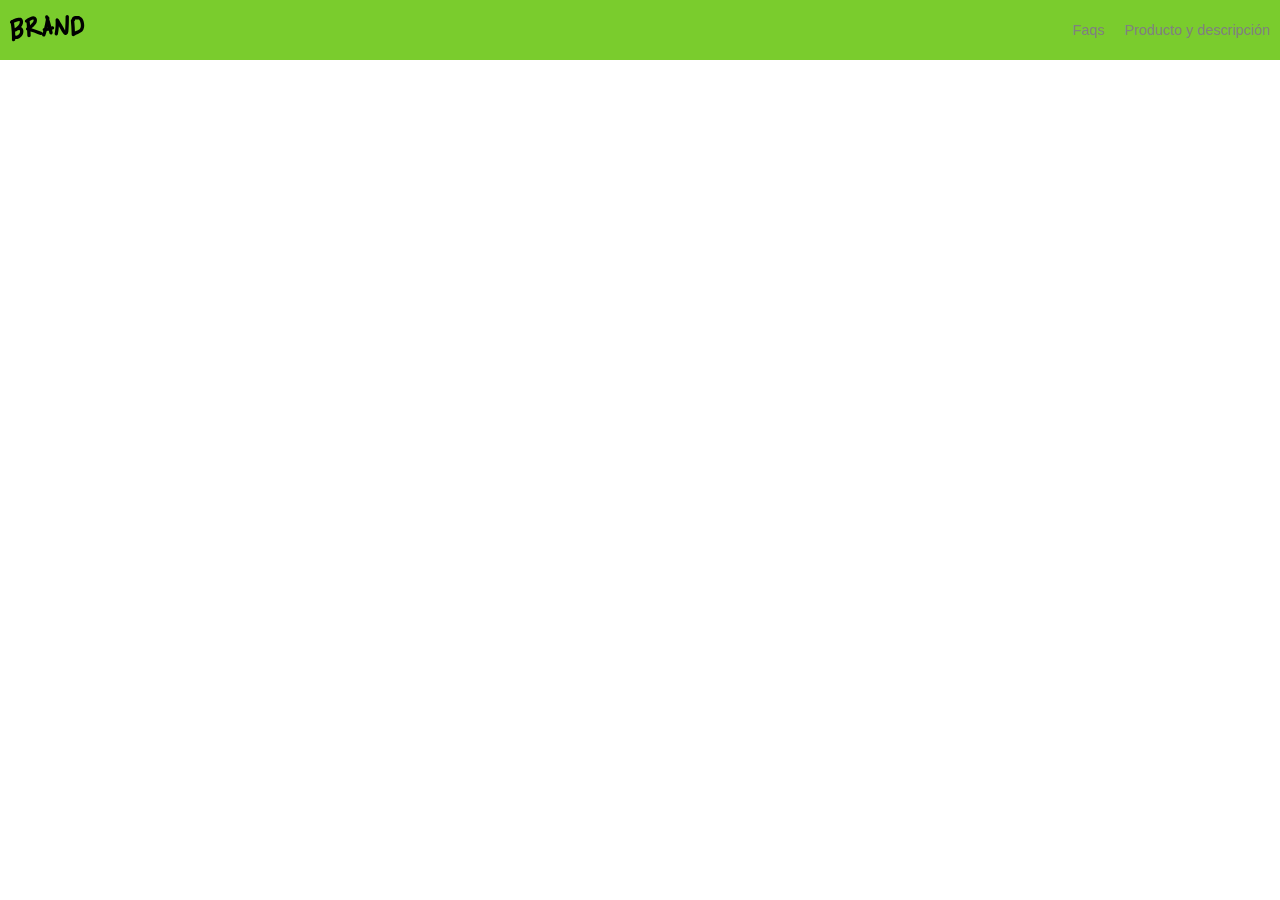
==== index.html @ ef4d69d5 "Maquetación nav bar" ====
<!DOCTYPE html>
<html lang="en">
<head>
    <meta charset="UTF-8">
    <meta name="viewport" content="width=device-width, initial-scale=1.0">
    <meta http-equiv="X-UA-Compatible" content="ie=edge">
    <link rel="stylesheet" href="css/styles.css">
    <title>Brand</title>
</head>
<body>
    <!-- Aqui empieza el nav -->
    <nav>
        <div class="brand-img">
            <img src="img/logo.png" alt="">
        </div>
        <div class="nav_options">
            <ul>
                <li><a href="">Faqs</a></li>
                <li><a href="">Producto y descripción</a></li>
            </ul>
        </div>
    </nav>
    <!-- Aqui termina el nav -->


<script src="js/index.js"></script>
</body>
</html>
---- css/styles.css ----
html,body{
    padding: 0;
    margin: 0;
    font-size: 12px;
    font-family: Helvetica, sans-serif;
}

nav {
    display: flex;
    background-color: #7ACC2D;
    padding: 10px;
    color: white;
    justify-content: space-between;
    align-items: center;
}

nav ul{
    display: flex;
}

nav li{
    padding-left: 20px;
    list-style: none;
}

nav li a {
    color: gray;
    text-decoration: none;
    font-size:1.2em;
}

nav li a:hover{
    color: white;
}
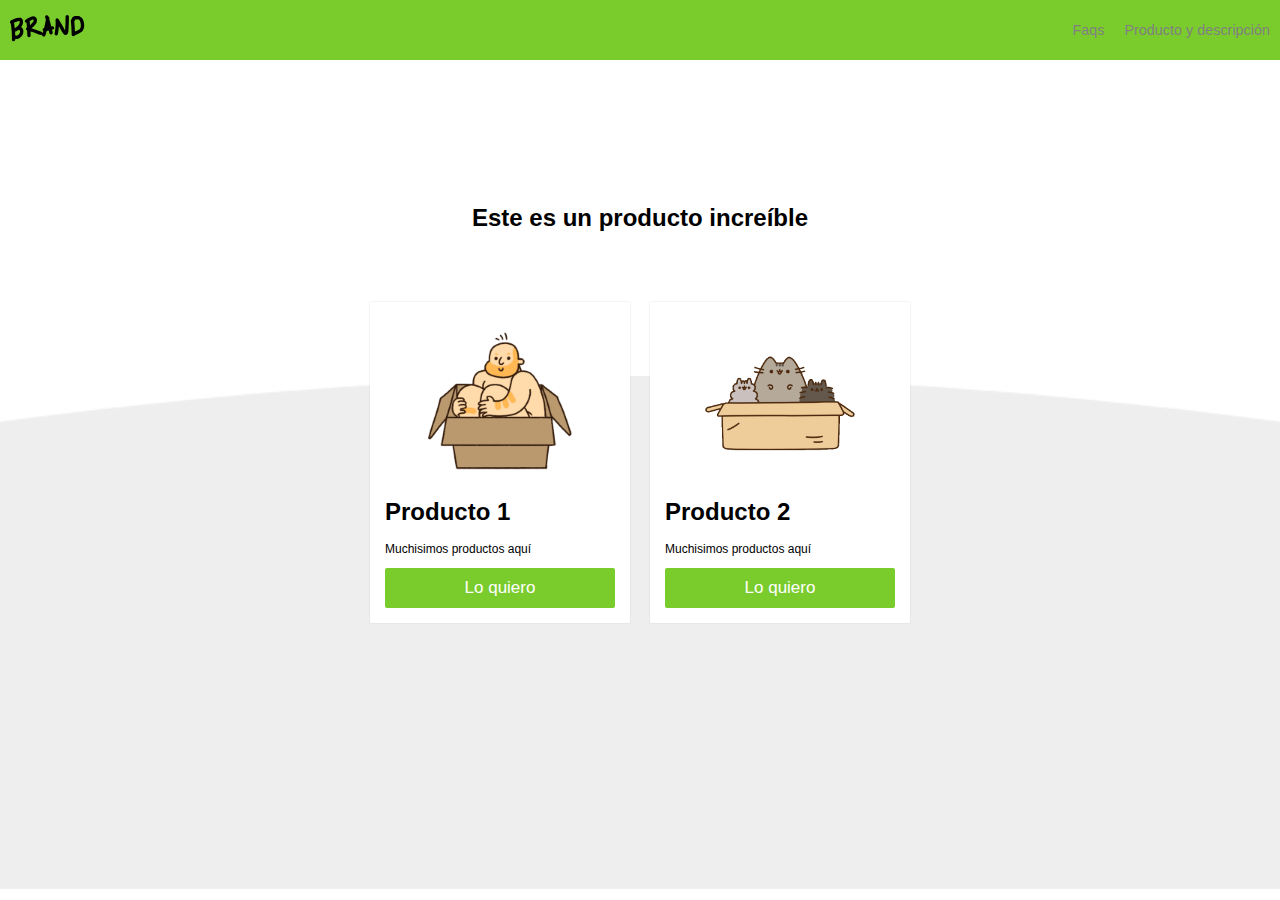
==== commit 84605d43: "Productos" ====
--- a/index.html
+++ b/index.html
@@ -22,6 +22,33 @@
     </nav>
     <!-- Aqui termina el nav -->
 
+    <div class="main-section">
+        <h1>Este es un producto increíble</h1>
+    </div>
+
+    <div class="products">
+        <div class="product">
+            <div class="content">
+                <figure class="img-content">
+                    <img src="img/box1.png" alt="">
+                </figure> 
+                <h1>Producto 1</h1>
+                <p>Muchisimos productos aquí</p>
+                <button href="" class="main-button">Lo quiero</button>                            
+            </div>
+        </div>
+        <div class="product">
+            <div class="content">
+                <figure class="img-content">
+                    <img src="img/box2.png" alt="">
+                </figure>
+                <h1>Producto 2</h1>
+                <p>Muchisimos productos aquí</p> 
+                <button href="" class="main-button">Lo quiero</button>                            
+            </div>
+        </div>
+    </div>
+
 
 <script src="js/index.js"></script>
 </body>
--- a/css/styles.css
+++ b/css/styles.css
@@ -31,4 +31,51 @@
 
 nav li a:hover{
     color: white;
+}
+
+
+/***   MAIN SECTION ******/
+
+.main-section{
+    padding: 10%;
+    text-align: center;
+}
+
+.products{
+    background-image: url("../img/curve.png");
+    max-height: 50px;
+    background-size:cover;
+    background-position: center top;
+    display: flex;
+    justify-content:center; 
+    padding: 20%;
+}
+
+.product{
+    padding: 10px;
+    margin-top: -340px;
+}
+.product .content{
+    background-color:white;
+    padding: 15px;
+    box-shadow: 0 0 1px #c1bcbd; /* x y size*/
+}
+
+.img-content{
+    text-align: center;
+}
+
+.main-button{
+    background-color: #7ACC2D;
+    width: 100%;
+    padding: 10px;
+    font-size: 17px;
+    color: white;
+    border:0;
+    cursor: pointer;
+    border-radius: 2px;
+}
+
+.main-button:hover{
+    background-color: rgb(81, 136, 30);
 }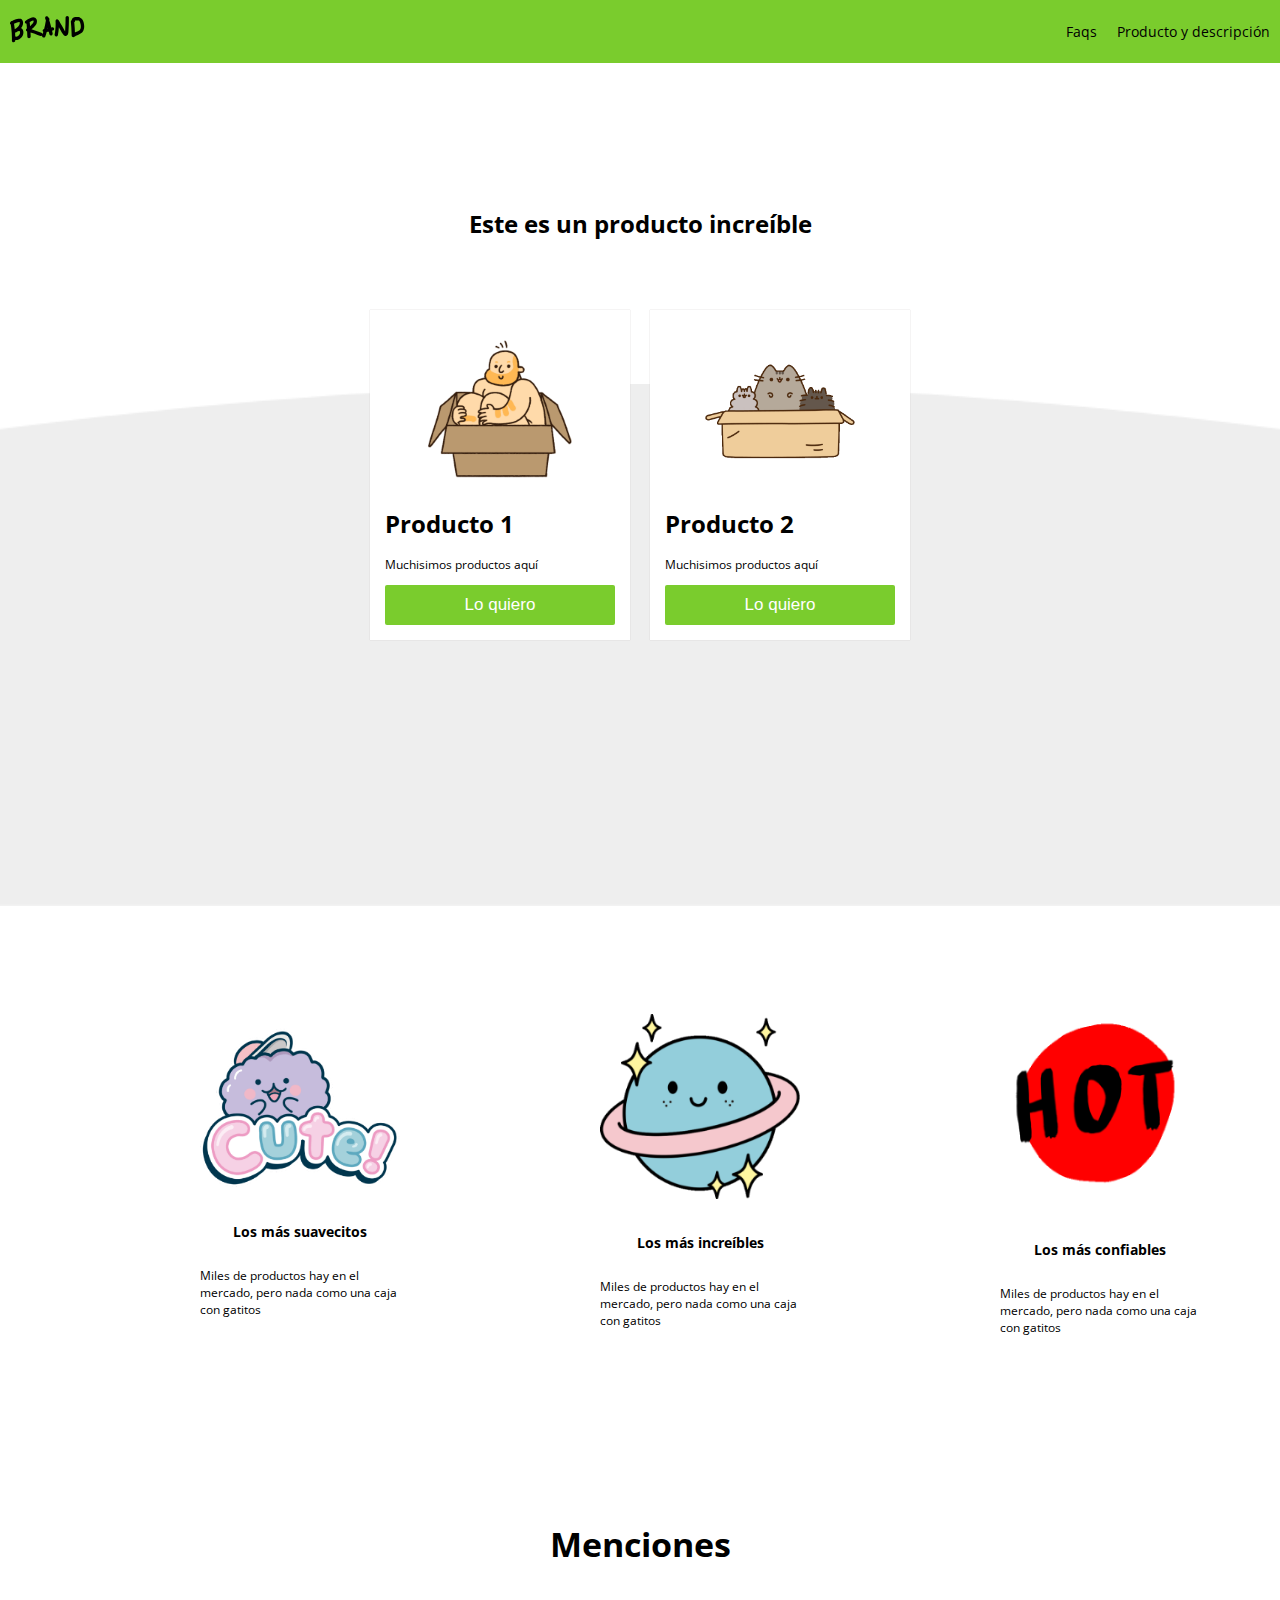
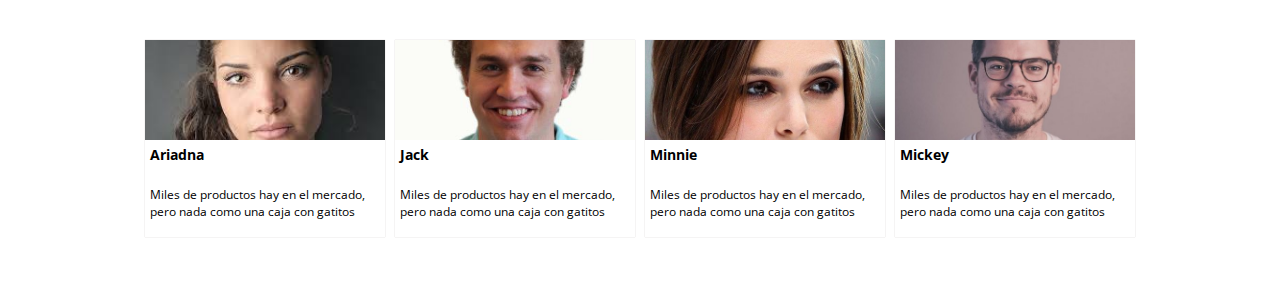
==== commit eae5784e: "Seccion de menciones y caracteristicas" ====
--- a/index.html
+++ b/index.html
@@ -49,6 +49,74 @@
         </div>
     </div>
 
+    <section id="characteristics">
+        <div class="charac">
+            <img src="img/c1.png" alt="C1">
+            <h3>Los más suavecitos</h3>
+            <p>Miles de productos hay en el mercado, pero nada como una caja con gatitos</p>
+        </div>
+        <div class="charac">
+            <img src="img/c2.png" alt="C2">
+            <h3>Los más increíbles</h3>
+            <p>Miles de productos hay en el mercado, pero nada como una caja con gatitos</p>
+        </div>
+        <div class="charac">
+            <img src="img/c3.png" alt="C3">
+            <h3>Los más confiables</h3>
+            <p>Miles de productos hay en el mercado, pero nada como una caja con gatitos</p>
+        </div>
+    </section>
+
+    <div class="mentions-title">
+        <h1>Menciones</h1>
+    </div>
+    <section id="mentions">
+        <div class="mention">
+            <figure class="mention-img-content">
+                <img src="img/face1.jpg" alt="" srcset="">
+            </figure>
+            <div class="mention-name">
+                <h3>Ariadna</h3>
+            </div>
+            <div class="mention-desc">
+                <p>Miles de productos hay en el mercado, pero nada como una caja con gatitos</p>
+            </div>
+        </div>
+        <div class="mention">
+            <figure class="mention-img-content">
+                <img src="img/face2.jpg" alt="" srcset="">
+            </figure>
+            <div class="mention-name">
+                <h3>Jack</h3>
+            </div>
+            <div class="mention-desc">
+                <p>Miles de productos hay en el mercado, pero nada como una caja con gatitos</p>
+            </div>
+        </div>
+        <div class="mention">
+            <figure class="mention-img-content">
+                <img src="img/face3.jpg" alt="" srcset="">
+            </figure>
+            <div class="mention-name">
+                <h3>Minnie</h3>
+            </div>
+            <div class="mention-desc">
+                <p>Miles de productos hay en el mercado, pero nada como una caja con gatitos</p>
+            </div>
+        </div>
+        <div class="mention">
+            <figure class="mention-img-content">
+                <img src="img/face4.jpg" alt="" srcset="">
+            </figure>
+            <div class="mention-name">
+                <h3>Mickey</h3>
+            </div>
+            <div class="mention-desc">
+                <p>Miles de productos hay en el mercado, pero nada como una caja con gatitos</p>
+            </div>
+        </div>
+    </section>
+
 
 <script src="js/index.js"></script>
 </body>
--- a/css/styles.css
+++ b/css/styles.css
@@ -1,15 +1,40 @@
+/*VARIABLEs
+Todo dentro de root sera accesible en las demas clases*/
+
+@import url('https://fonts.googleapis.com/css?family=Open+Sans:400,700');
+
+:root{
+    --green-color:#7ACC2D;
+    --white-color:white;
+    --black-color:black;
+    --dark-color:#313337;
+    --white-light-color:#EEEEEE;
+    /*Espaciado*/
+    --space:10px;
+
+    /*Tipografía*/
+    --normal-font:12px;
+    --bold-font:17px;
+    --title-font:30px;
+
+    /*Box shadow*/
+    --box:  0 0 1px #c1bcbd;  /* x y size*/
+}
+
+
+
 html,body{
     padding: 0;
     margin: 0;
-    font-size: 12px;
-    font-family: Helvetica, sans-serif;
+    font-size: var(--normal-font);
+    font-family: 'Open Sans', sans-serif;
 }
 
 nav {
     display: flex;
-    background-color: #7ACC2D;
-    padding: 10px;
-    color: white;
+    background-color: var(--green-color);
+    padding: var(--space);
+    color: var(--white-color);
     justify-content: space-between;
     align-items: center;
 }
@@ -24,13 +49,13 @@
 }
 
 nav li a {
-    color: gray;
+    color: var(--black-color);
     text-decoration: none;
     font-size:1.2em;
 }
 
 nav li a:hover{
-    color: white;
+    color: var(--white-color);
 }
 
 
@@ -56,9 +81,9 @@
     margin-top: -340px;
 }
 .product .content{
-    background-color:white;
+    background-color: var(--white-color);
     padding: 15px;
-    box-shadow: 0 0 1px #c1bcbd; /* x y size*/
+    box-shadow: var(--box);
 }
 
 .img-content{
@@ -66,11 +91,11 @@
 }
 
 .main-button{
-    background-color: #7ACC2D;
+    background-color: var(--green-color);
     width: 100%;
-    padding: 10px;
+    padding: var(--space);
     font-size: 17px;
-    color: white;
+    color: var(--white-color);
     border:0;
     cursor: pointer;
     border-radius: 2px;
@@ -78,4 +103,68 @@
 
 .main-button:hover{
     background-color: rgb(81, 136, 30);
+}
+
+#characteristics{
+    display: flex;
+    justify-content: space-around;
+    align-items: center;
+    padding: 100px;
+} 
+
+#characteristics img{
+    max-width: 200px;
+    padding-bottom: 20px; 
+}
+
+.charac{
+    display: flex;
+    align-items: center;
+    flex-direction: column;
+    padding: 0 100px;  
+}
+
+.mentions-title{
+    font-size: var(--bold-font);
+    display: flex;
+    justify-content: center;
+    align-items: center;
+    padding: 50px;
+}
+
+#mentions{
+    display: flex;
+    justify-content: center;
+    align-items: center;    
+    padding-bottom: 50px;
+}
+
+.mention{
+    width: 240px;
+    display: flex;
+    flex-direction: column;
+    box-shadow: var(--box);
+    margin: 0 5px;
+    box-sizing: border-box;
+}
+
+.mention-img-content{
+    margin: 0;
+    height: 100px;
+    width: 240px;
+}
+
+.mention-img-content img{
+    object-fit: cover;
+    width: 100%;
+    height: 100%;
+}
+
+.mention-name,
+.mention-desc{
+    padding: 5px;
+}
+
+.mention-name h3{
+    margin: 0;
 }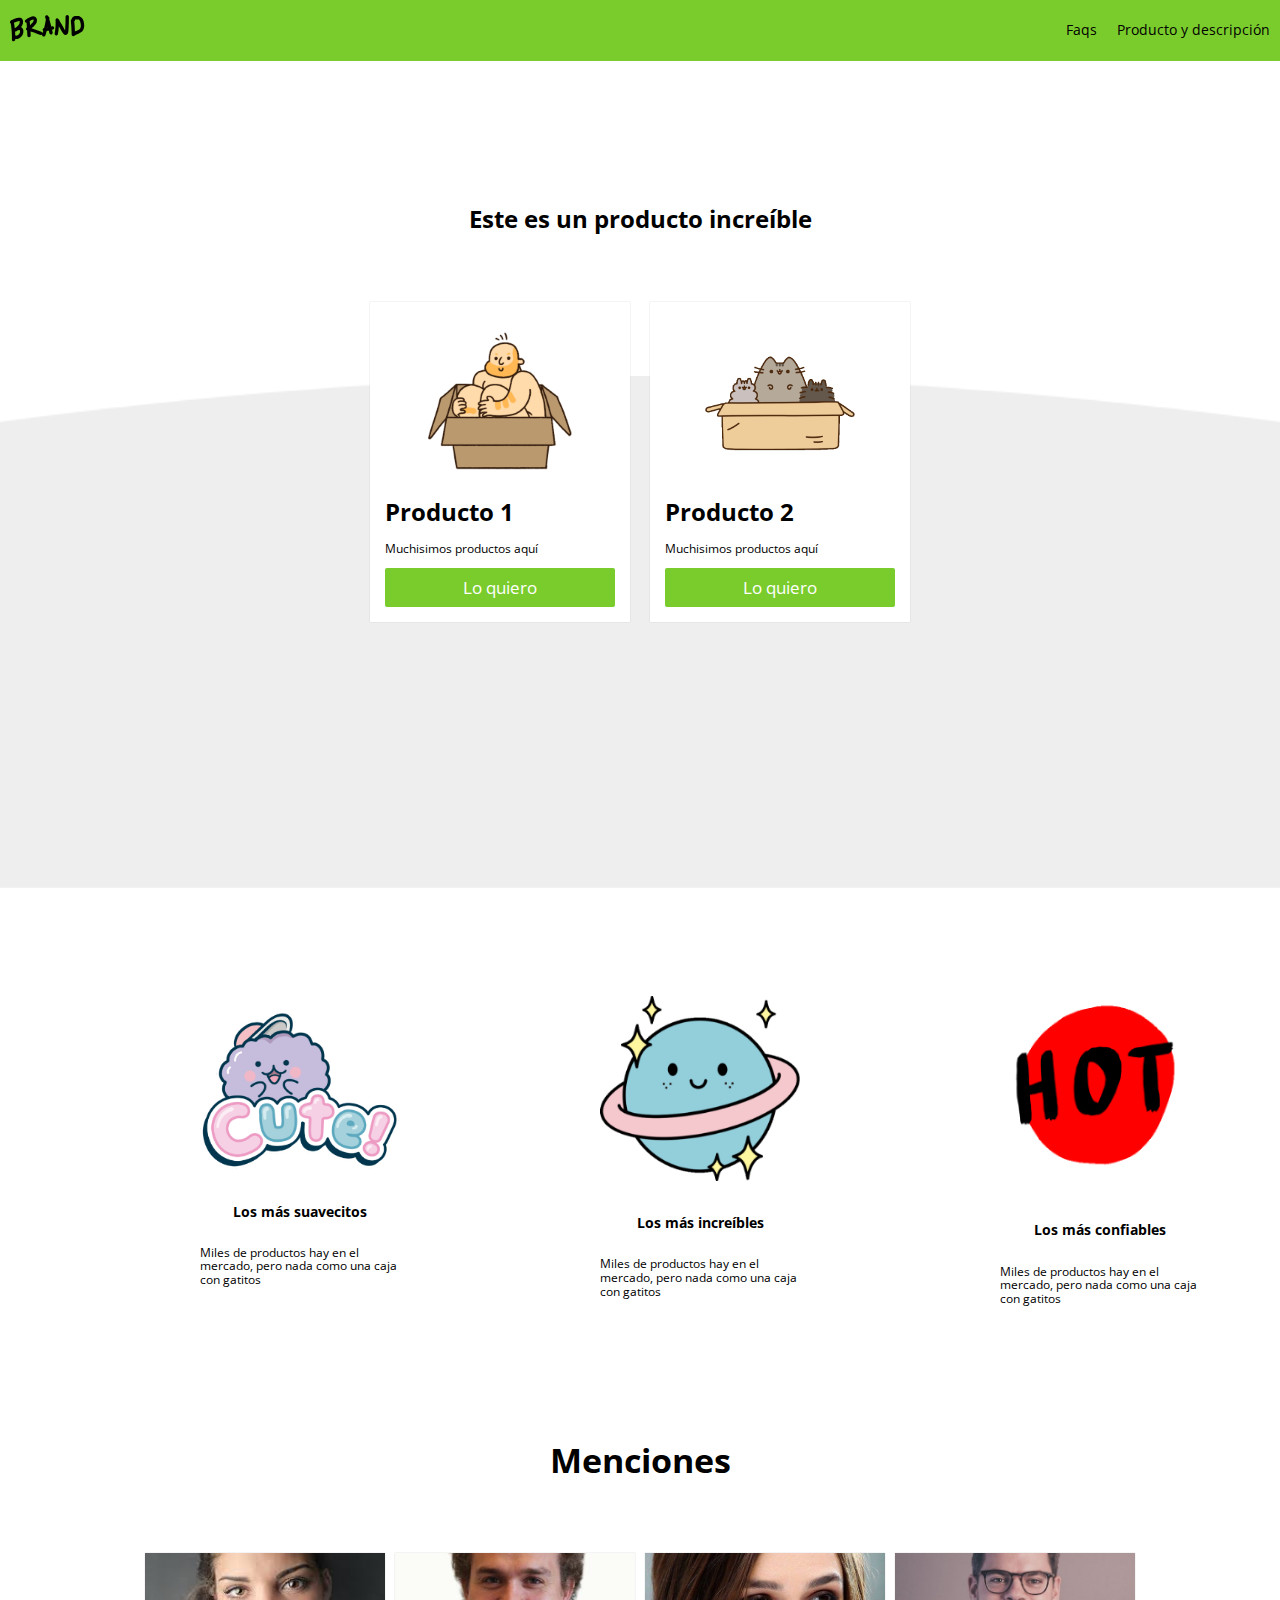
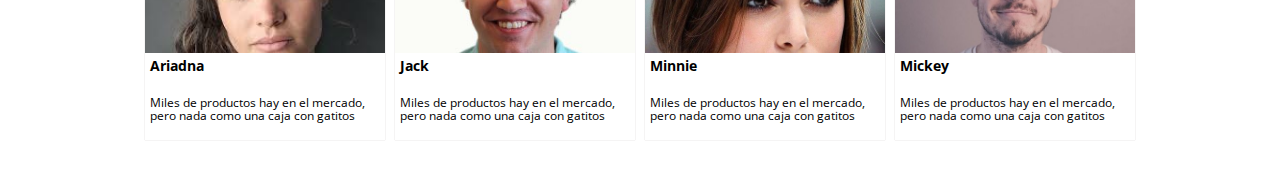
==== commit 66b67d50: "Responsive step" ====
--- a/index.html
+++ b/index.html
@@ -4,7 +4,9 @@
     <meta charset="UTF-8">
     <meta name="viewport" content="width=device-width, initial-scale=1.0">
     <meta http-equiv="X-UA-Compatible" content="ie=edge">
+    <link rel="stylesheet" href="css/normalize.css">    
     <link rel="stylesheet" href="css/styles.css">
+    <link rel="stylesheet" href="css/mobile.css">
     <title>Brand</title>
 </head>
 <body>
@@ -49,7 +51,7 @@
         </div>
     </div>
 
-    <section id="characteristics">
+    <div id="characteristics">
         <div class="charac">
             <img src="img/c1.png" alt="C1">
             <h3>Los más suavecitos</h3>
@@ -65,12 +67,12 @@
             <h3>Los más confiables</h3>
             <p>Miles de productos hay en el mercado, pero nada como una caja con gatitos</p>
         </div>
-    </section>
+    </div>
 
     <div class="mentions-title">
         <h1>Menciones</h1>
     </div>
-    <section id="mentions">
+    <div id="mentions">
         <div class="mention">
             <figure class="mention-img-content">
                 <img src="img/face1.jpg" alt="" srcset="">
@@ -115,7 +117,7 @@
                 <p>Miles de productos hay en el mercado, pero nada como una caja con gatitos</p>
             </div>
         </div>
-    </section>
+    </div>
 
 
 <script src="js/index.js"></script>
--- a/css/styles.css
+++ b/css/styles.css
@@ -130,6 +130,7 @@
     justify-content: center;
     align-items: center;
     padding: 50px;
+    padding-top:0; 
 }
 
 #mentions{
--- a/css/mobile.css
+++ b/css/mobile.css
@@ -0,0 +1,78 @@
+@media screen and (max-width:1200px){
+    .products{
+        height: auto;
+        padding-top: 400px;
+    }
+
+    .main-section{
+        padding: 4%;
+    }
+
+    #mentions{
+        height: auto;
+        flex-wrap: wrap;
+    }
+
+    #characteristics {
+        padding-left: 0;
+        padding-right: 0;
+    }
+    
+    #characteristics img{
+        max-width: 120px;
+        padding-bottom: 20px; 
+        
+    }
+    
+    .charac{
+        display: flex;
+        align-items: center;
+        flex-direction: column;
+        padding: 0 100px;  
+    }
+}
+
+@media screen and (max-width:800px){
+    .main-section{
+        padding: 4%;
+    }
+
+
+    #characteristics,
+    #mentions{
+        height: auto;
+        flex-wrap: wrap;
+    }
+
+    .mention{
+        margin-top:20px;
+    }
+}
+
+@media screen and (max-width:700px){
+    .products{
+        display: inherit;
+        height: auto;
+        padding-top: 0;
+    }
+    .product{
+        margin-top: auto;
+    }
+    .main-section{
+        padding: 4%;
+    }
+
+    #characteristics {
+        margin-top: 500px;
+    }
+
+    #characteristics,
+    #mentions{
+        height: auto;
+        flex-wrap: wrap;
+    }
+
+    .mention{
+        margin-top:20px;
+    }
+}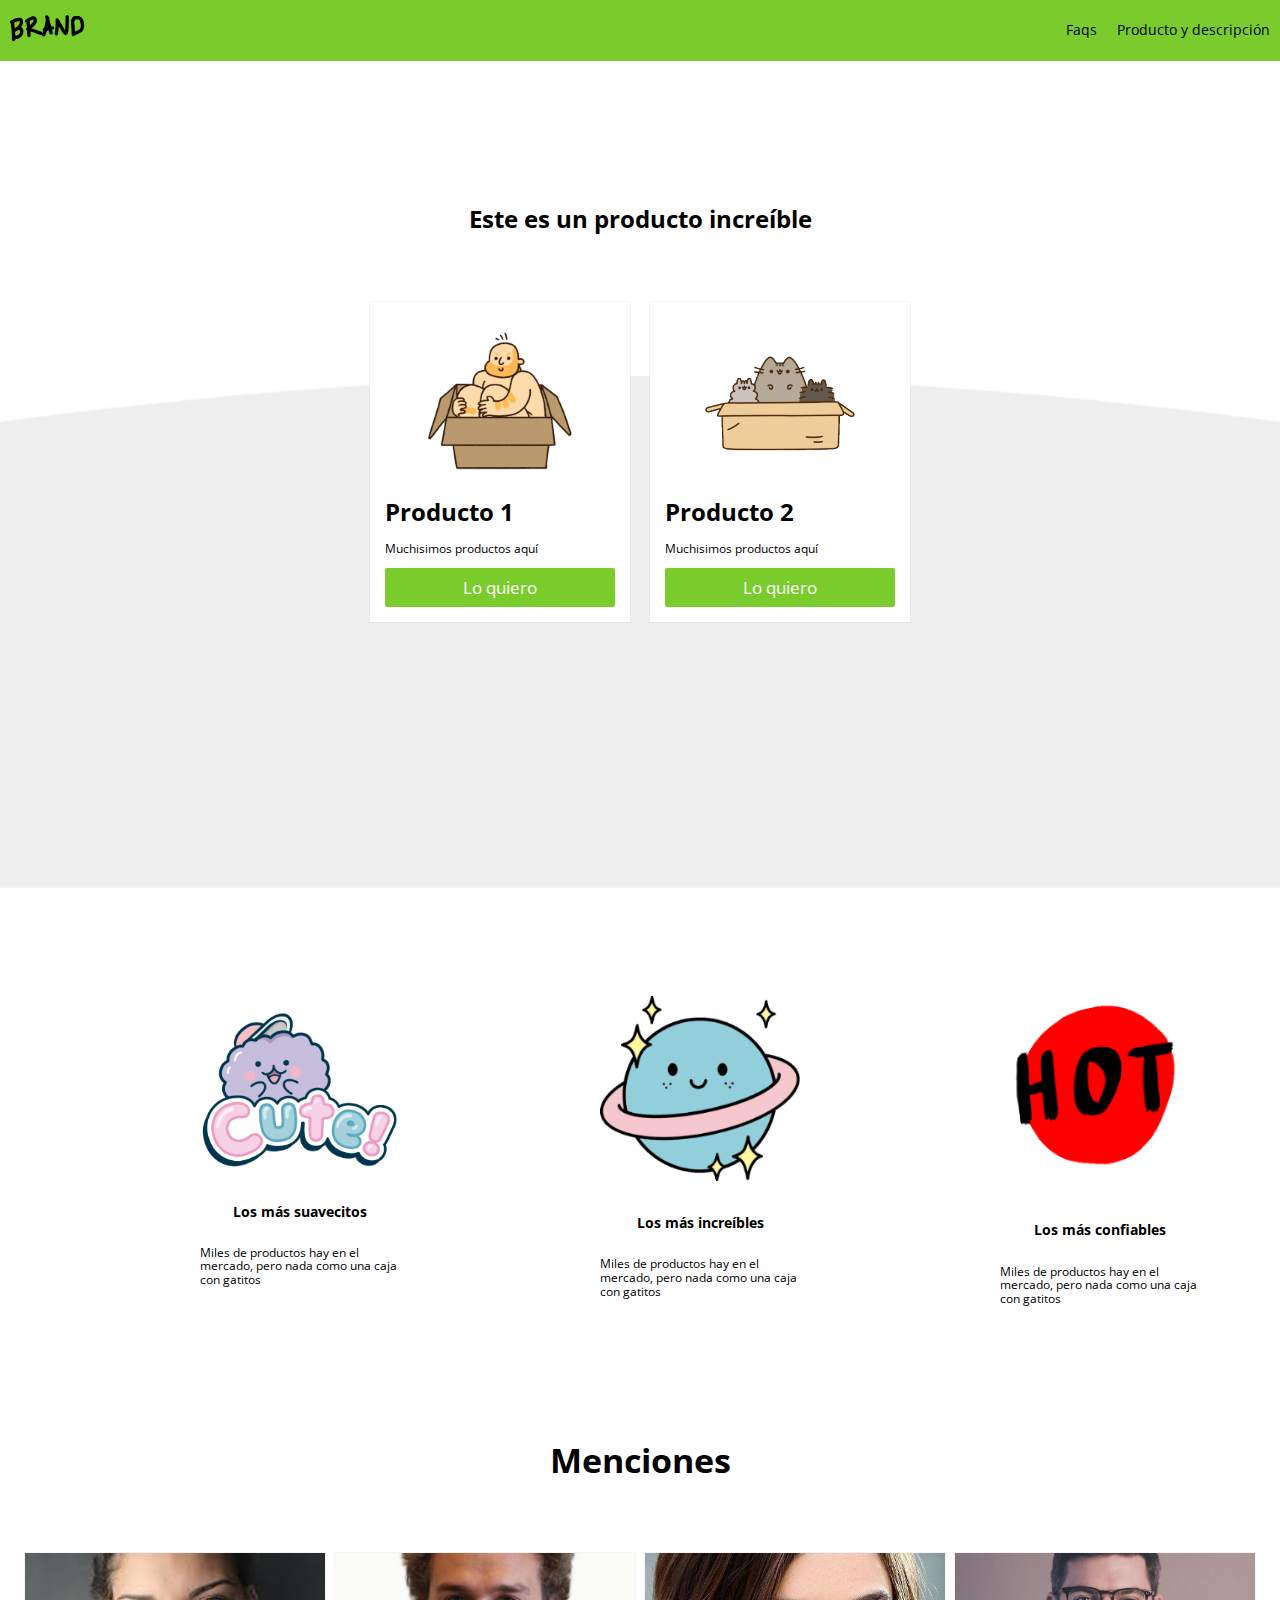
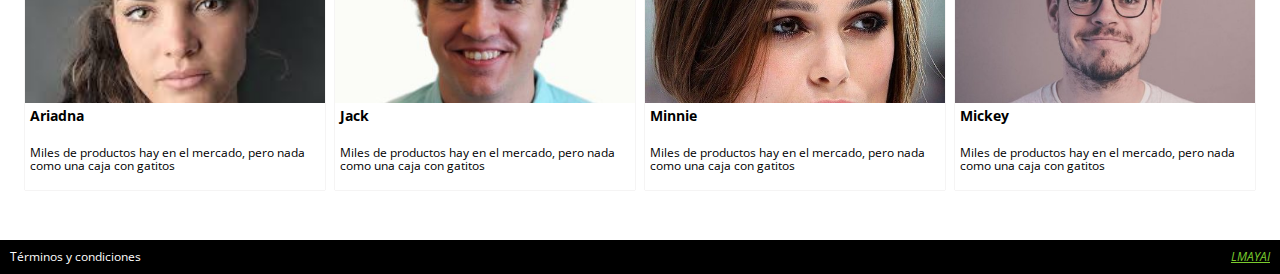
==== commit 3278e7ef: "Ajustes" ====
--- a/index.html
+++ b/index.html
@@ -4,14 +4,15 @@
     <meta charset="UTF-8">
     <meta name="viewport" content="width=device-width, initial-scale=1.0">
     <meta http-equiv="X-UA-Compatible" content="ie=edge">
+    <link rel="stylesheet" href="css/animation.css">    
     <link rel="stylesheet" href="css/normalize.css">    
     <link rel="stylesheet" href="css/styles.css">
     <link rel="stylesheet" href="css/mobile.css">
-    <title>Brand</title>
+    <title>Brand</title> 
 </head>
 <body>
     <!-- Aqui empieza el nav -->
-    <nav>
+    <nav class="fadeInDown">
         <div class="brand-img">
             <img src="img/logo.png" alt="">
         </div>
@@ -24,29 +25,33 @@
     </nav>
     <!-- Aqui termina el nav -->
 
-    <div class="main-section">
+    <div class="main-section fadeIn">
         <h1>Este es un producto increíble</h1>
     </div>
 
     <div class="products">
-        <div class="product">
+        <div class="product fadeInUp">
             <div class="content">
                 <figure class="img-content">
                     <img src="img/box1.png" alt="">
                 </figure> 
                 <h1>Producto 1</h1>
                 <p>Muchisimos productos aquí</p>
-                <button href="" class="main-button">Lo quiero</button>                            
+                <a href="venta.html">
+                    <button href="" class="main-button">Lo quiero</button>                            
+                </a>
             </div>
         </div>
-        <div class="product">
+        <div class="product fadeInUp">
             <div class="content">
                 <figure class="img-content">
                     <img src="img/box2.png" alt="">
                 </figure>
                 <h1>Producto 2</h1>
                 <p>Muchisimos productos aquí</p> 
-                <button href="" class="main-button">Lo quiero</button>                            
+                <a href="venta.html">
+                    <button href="" class="main-button">Lo quiero</button>                            
+                </a>
             </div>
         </div>
     </div>
@@ -119,6 +124,12 @@
         </div>
     </div>
 
+        <!-- Inicio de footer -->
+    <footer>
+      <div class="option">Términos y condiciones</div>
+      <div class="option"><a href="https://github.com/lmayai"><em>LMAYAI</em></a></div>
+    </footer>
+    <!-- Fin de Footer -->
 
 <script src="js/index.js"></script>
 </body>
--- a/css/animation.css
+++ b/css/animation.css
@@ -0,0 +1,61 @@
+.fadeIn{
+    animation-duration: 4s;
+    animation-fill-mode: both;
+    animation-name: fadeIn;
+    -webkit-animation-duration: 4s;
+    -webkit-animation-fill-mode: both;
+    -webkit-animation-name: fadeIn;
+}
+
+@keyframes fadeIn {
+    0%{
+        opacity: 0;
+    }
+    100%{
+        opacity: 1;
+    }
+}
+
+.fadeInDown{
+    animation-duration: 1s;
+    -webkit-animation-duration: 1s;
+    animation-fill-mode: both;
+    -webkit-animation-fill-mode: both;
+    animation-name: fadeInDown;
+    -webkit-animation-name: fadeInDown;
+}
+
+@keyframes fadeInDown {
+    0%{
+        opacity: 0;
+        -webkit-transform: translate3d(0,-100%,0);
+        transform: translate3d(0,-100%,0);
+    }
+    100%{
+        opacity: 1;
+        -webkit-transform: translate3d(0,0,0);
+        transform: translate3d(0,0,0);
+    }
+}
+
+.fadeInUp{
+    animation-duration: 1s;
+    -webkit-animation-duration: 1s;
+    animation-fill-mode: both;
+    -webkit-animation-fill-mode: both;
+    animation-name: fadeInUp;
+    -webkit-animation-name: fadeInUp;
+}
+
+@keyframes fadeInUp {
+    0%{
+        opacity: 0;
+        -webkit-transform: translate3d(0,100%,0);
+        transform: translate3d(0,100%,0);
+    }
+    100%{
+        opacity: 1;
+        -webkit-transform: translate3d(0,0,0);
+        transform: translate3d(0,0,0);
+    }
+}
--- a/css/styles.css
+++ b/css/styles.css
@@ -30,6 +30,11 @@
     font-family: 'Open Sans', sans-serif;
 }
 
+label{
+    font-size: var(--normal-font);
+
+}
+
 nav {
     display: flex;
     background-color: var(--green-color);
@@ -141,7 +146,7 @@
 }
 
 .mention{
-    width: 240px;
+    width: 300px;
     display: flex;
     flex-direction: column;
     box-shadow: var(--box);
@@ -151,8 +156,8 @@
 
 .mention-img-content{
     margin: 0;
-    height: 100px;
-    width: 240px;
+    height: 150px;
+    width: 300px;
 }
 
 .mention-img-content img{
@@ -168,4 +173,48 @@
 
 .mention-name h3{
     margin: 0;
+}
+
+/************* Payment*/
+
+.module-pay{
+    background-color: var(--white-light-color);
+    box-shadow: var(--box);
+    padding: var(--space);
+}
+
+.module-pay-img{
+    max-width: 150px;
+    text-align: center;
+    margin:auto; 
+}
+
+.data_form{
+    margin-bottom:5px;
+    width: 100%;
+    height: 35px;
+    border-radius: 2px;
+    border:1px solid black;
+    box-sizing: border-box;
+}
+
+.module-pay .main-button{
+    margin-top: 10px;
+}
+
+/************* Payment*/
+
+
+/* ------------------------------------------- Footer */
+footer{
+    display: flex;
+    justify-content: space-between;
+    font-size: var(--normal);
+    background-color: var(--black-color);
+    padding: var(--space);
+    color: var(--white-color);
+  }
+
+.option a{
+    color: var(--green-color);
 }